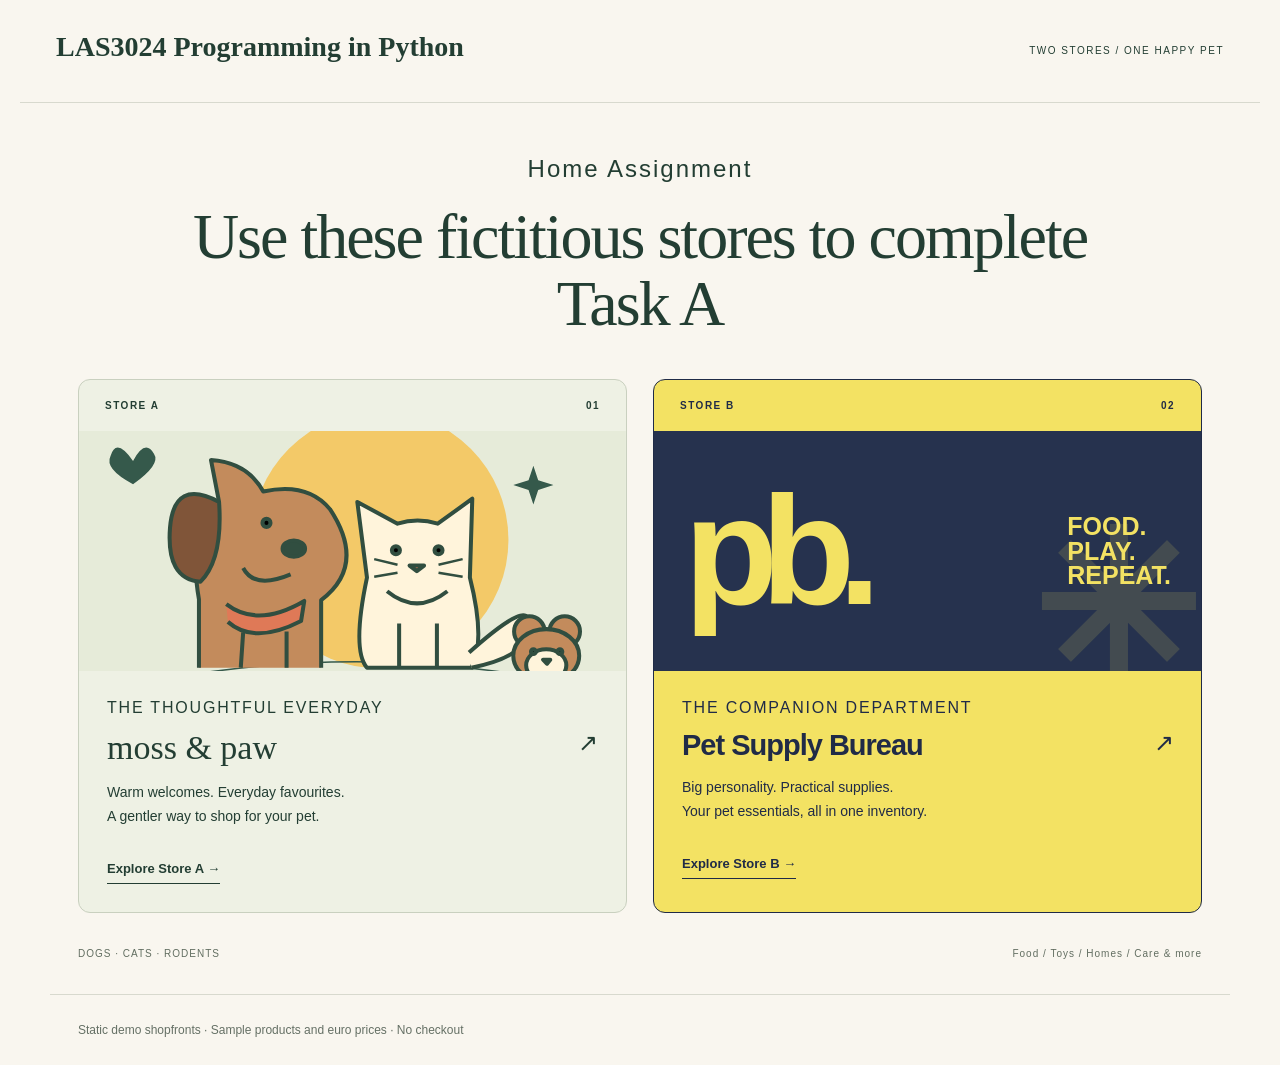
==== index.html @ b9eed60a "initial commit" ====
<!doctype html>
<html lang="en">

<head>
    <meta charset="utf-8">
    <meta name="viewport" content="width=device-width,initial-scale=1">
    <meta name="description" content="LAS3024 Programming in Python. Sample pet supplies for dogs, cats and rodents.">
    <title>LAS3024 Programming in Python</title>
    <link rel="icon" href="assets/dogs-1.svg">
    <link rel="stylesheet" href="assets/home.css">
</head>

<body>
    <header><a class="home-brand" href="index.html">LAS3024 Programming in Python<span></span></a><span class="edition">TWO STORES / ONE HAPPY PET</span></header>
    <main>
        <div class="intro"><span class="eyebrow">Home Assignment</span>
            <h1>Use these fictitious stores to complete Task A</h1>
        </div>
        <div class="store-choices"><a class="store moss" href="store-a/index.html">
                <div class="choice-top"><span>STORE A</span><span>01</span></div><img src="assets/friends.svg"
                    width="680" height="420" alt="Illustrated dog, cat and hamster">
                <div class="choice-copy"><span class="mini">THE THOUGHTFUL EVERYDAY</span>
                    <h2>moss & paw <span>↗</span></h2>
                    <p>Warm welcomes. Everyday favourites.<br>A gentler way to shop for your pet.</p><span
                        class="enter">Explore Store A →</span>
                </div>
            </a><a class="store bureau" href="store-b/index.html">
                <div class="choice-top"><span>STORE B</span><span>02</span></div>
                <div class="bureau-art" aria-hidden="true"><span>pb.</span>
                    <div>FOOD.<br>PLAY.<br>REPEAT.</div><b>✳</b>
                </div>
                <div class="choice-copy"><span class="mini">THE COMPANION DEPARTMENT</span>
                    <h2>Pet Supply Bureau <span>↗</span></h2>
                    <p>Big personality. Practical supplies.<br>Your pet essentials, all in one inventory.</p><span
                        class="enter">Explore Store B →</span>
                </div>
            </a></div>
        <p class="browse-note">DOGS · CATS · RODENTS <span>Food / Toys / Homes / Care & more</span></p>
    </main>
    <footer>Static demo shopfronts · Sample products and euro prices · No checkout</footer>
</body>

</html>
---- assets/home.css ----
* {
    box-sizing: border-box
}

html {
    scroll-behavior: smooth
}

body {
    margin: 0
}

a {
    color: inherit
}

button,
input,
select {
    font: inherit
}

button,
a,
input,
select,
summary {
    touch-action: manipulation
}

a:focus-visible,
button:focus-visible,
input:focus-visible,
select:focus-visible,
summary:focus-visible,
[tabindex]:focus-visible {
    outline: 3px solid #c75b34;
    outline-offset: 4px
}

[hidden] {
    display: none !important
}

.skip {
    position: absolute;
    top: -70px;
    left: 12px;
    padding: 12px;
    background: white;
    z-index: 10
}

.skip:focus {
    top: 10px
}

.eyebrow {
    font-size: 24px;
    letter-spacing: 2px;
    font-weight: 500
}

.filters label {
    display: flex;
    flex-direction: column;
    gap: 8px;
    font-size: 12px;
    font-weight: 600
}

.filters input[type=search],
.filters select {
    width: 100%;
    min-height: 44px;
    border: 1px solid #c7c9bc;
    background: #fffdf7;
    border-radius: 5px;
    padding: 10px;
    color: #233e33
}

.filters .stock-check {
    flex-direction: row;
    align-items: center;
    gap: 8px
}

.stock-check input {
    width: 18px;
    height: 18px;
    accent-color: #35594b
}

.reset {
    background: none;
    border: 0;
    text-decoration: underline;
    cursor: pointer;
    text-align: left;
    padding: 9px 0;
    font-size: 12px
}

.description {
    font-size: 13px;
    line-height: 1.6
}

.empty {
    padding: 28px;
    border: 1px dashed currentColor
}

.care-note {
    margin-top: 32px;
    padding: 18px 0;
    border-top: 1px solid #c6cbbb;
    font-size: 13px;
    line-height: 1.65
}

.care-note summary {
    cursor: pointer;
    font-weight: bold
}

.care-note p {
    max-width: 850px
}

.filters {
    scroll-margin-top: 20px
}

footer a {
    text-underline-offset: 4px
}

footer {
    font-size: 12px;
    line-height: 1.7
}

@media(prefers-reduced-motion:reduce) {
    html {
        scroll-behavior: auto
    }

    * {
        transition: none !important
    }
}

body {
    font-family: Arial, sans-serif;
    background: #f9f6ef;
    color: #233e33
}

header {
    max-width: 1240px;
    margin: auto;
    padding: 30px 36px;
    display: flex;
    justify-content: space-between;
    align-items: center;
    border-bottom: 1px solid #d8d9ce
}

.home-brand {
    text-decoration: none;
    font: 700 25px Georgia, serif
}

.home-brand span {
    display: block;
    font: 9px Arial, sans-serif;
    letter-spacing: 2px;
    margin-top: 8px
}

.edition {
    font-size: 10px;
    letter-spacing: 1.5px
}

main {
    max-width: 1180px;
    margin: auto;
    padding: 52px 28px 0
}

.intro {
    text-align: center
}

.intro h1 {
    font: normal clamp(40px, 5vw, 66px)/1.05 Georgia, serif;
    letter-spacing: -2px;
    margin: 20px 0
}

.intro p {
    font-size: 15px;
    line-height: 1.7;
    color: #657065
}

.store-choices {
    display: grid;
    grid-template-columns: 1fr 1fr;
    gap: 26px;
    margin-top: 42px
}

.store {
    text-decoration: none;
    overflow: hidden;
    border-radius: 12px;
    border: 1px solid #c9d0bf;
    transition: transform .2s, box-shadow .2s
}

.store:hover {
    transform: translateY(-5px);
    box-shadow: 0 15px 30px #233e3310
}

.moss {
    background: #eef1e4
}

.bureau {
    background: #f3e263;
    color: #202b47;
    border-color: #202b47
}

.choice-top {
    display: flex;
    justify-content: space-between;
    padding: 20px 26px;
    font-size: 10px;
    letter-spacing: 1.5px;
    font-weight: bold
}

.store img {
    display: block;
    width: 100%;
    height: 240px;
    object-fit: cover
}

.choice-copy {
    padding: 28px
}

.mini {
    font-size: 16px;
    letter-spacing: 1.8px
}

.choice-copy h2 {
    font: normal 34px Georgia, serif;
    margin: 12px 0
}

.choice-copy h2 span {
    float: right;
    font: 24px Arial
}

.bureau h2 {
    font: 800 29px Arial, sans-serif;
    letter-spacing: -1px
}

.choice-copy p {
    font-size: 14px;
    line-height: 1.7
}

.enter {
    display: inline-block;
    margin-top: 18px;
    font-size: 13px;
    font-weight: bold;
    border-bottom: 1px solid;
    padding-bottom: 7px
}

.bureau-art {
    height: 240px;
    position: relative;
    padding: 20px 30px;
    display: flex;
    align-items: center;
    justify-content: space-between;
    background: #26324e;
    color: #f3e263;
    overflow: hidden
}

.bureau-art>span {
    font-size: 154px;
    font-weight: 900;
    letter-spacing: -17px;
    line-height: 1
}

.bureau-art div {
    font-size: 25px;
    line-height: .98;
    font-weight: 900;
    z-index: 1
}

.bureau-art b {
    position: absolute;
    right: 2px;
    bottom: -54px;
    font-size: 200px;
    color: #f3e26325
}

.browse-note {
    display: flex;
    justify-content: space-between;
    font-size: 10px;
    letter-spacing: 1px;
    padding: 25px 0;
    color: #626e61
}

footer {
    max-width: 1180px;
    margin: auto;
    padding: 25px 28px;
    border-top: 1px solid #d8d9ce;
    color: #657065
}

@media(max-width:700px) {
    header {
        padding: 22px
    }

    .edition {
        display: none
    }

    main {
        padding: 34px 18px 0
    }

    .store-choices {
        grid-template-columns: 1fr
    }

    .intro h1 {
        letter-spacing: -1px
    }

    .browse-note {
        display: block;
        line-height: 2
    }

    .browse-note span {
        display: block
    }

    .store img,
    .bureau-art {
        height: 220px
    }
}

.home-brand {
    max-width: 65%;
    font-size: clamp(20px, 2.5vw, 28px);
    line-height: 1.2
}

.intro h1 {
    max-width: 950px;
    margin: 20px auto
}

@media(max-width:700px) {
    .home-brand {
        max-width: 100%
    }
}
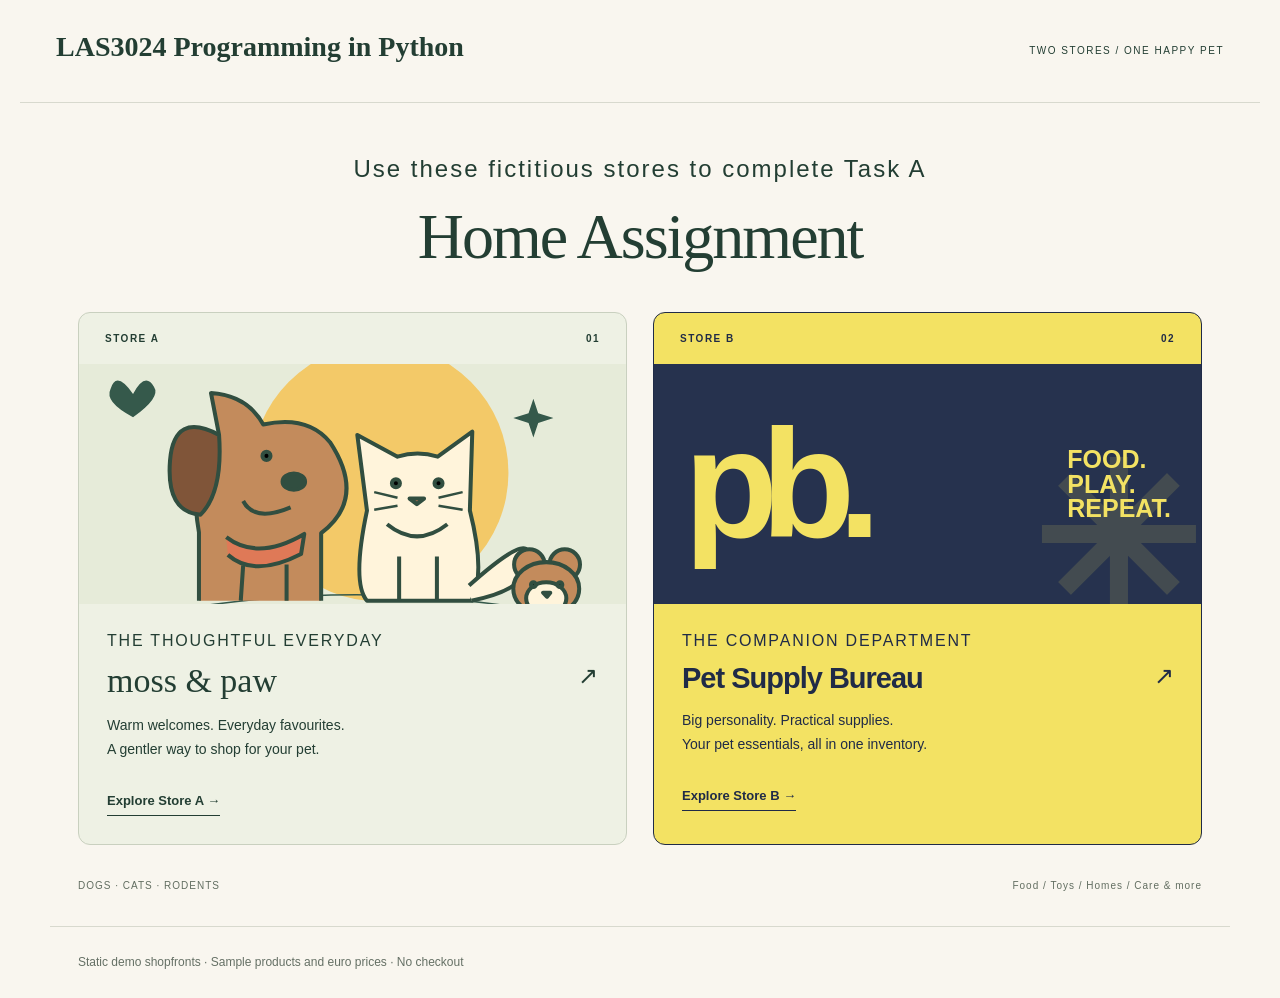
==== commit 369ea9cb: "fix: correct heading order in index.html" ====
--- a/index.html
+++ b/index.html
@@ -13,8 +13,8 @@
 <body>
     <header><a class="home-brand" href="index.html">LAS3024 Programming in Python<span></span></a><span class="edition">TWO STORES / ONE HAPPY PET</span></header>
     <main>
-        <div class="intro"><span class="eyebrow">Home Assignment</span>
-            <h1>Use these fictitious stores to complete Task A</h1>
+        <div class="intro"><span class="eyebrow">Use these fictitious stores to complete Task A</span>
+            <h1>Home Assignment</h1>
         </div>
         <div class="store-choices"><a class="store moss" href="store-a/index.html">
                 <div class="choice-top"><span>STORE A</span><span>01</span></div><img src="assets/friends.svg"
